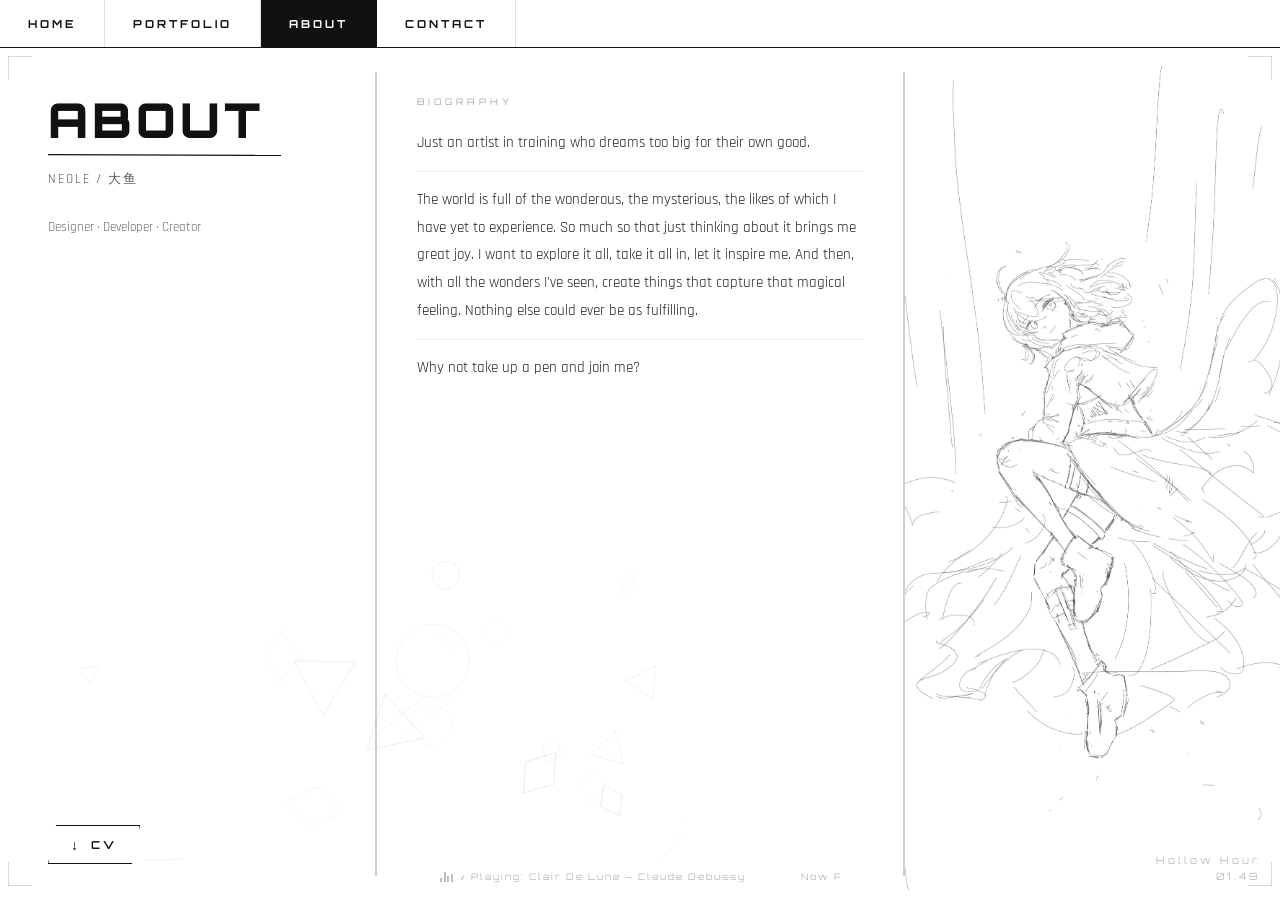
==== about.html @ fd61738a "added audio to about and changed formatting of image" ====
<!DOCTYPE html>
<html lang="en">
<head>
  <meta charset="UTF-8"/>
  <meta name="viewport" content="width=device-width, initial-scale=1.0"/>
  <title>About</title>
  <link rel="preconnect" href="https://fonts.googleapis.com">
  <link rel="preconnect" href="https://fonts.gstatic.com" crossorigin>
  <link href="https://fonts.googleapis.com/css2?family=Orbitron:wght@700;900&family=Rajdhani:wght@400;600&display=swap" rel="stylesheet">
  <style>
    *, *::before, *::after { box-sizing: border-box; margin: 0; padding: 0; }
    html, body { width: 100%; height: 100%; background: #fff; overflow: hidden; font-family: 'Rajdhani', sans-serif; }

    #about-root { width: 100vw; height: 100vh; background: #fff; position: relative; overflow: hidden; display: flex; flex-direction: column; }

    #slash { position: absolute; inset: 0; pointer-events: none; z-index: 5; }

    #header {
      position: relative; z-index: 20;
      display: flex; align-items: center; gap: 0; padding: 0;
      height: 48px; flex-shrink: 0;
    }
    .nav-item {
      font-family: 'Orbitron', sans-serif; font-size: 11px; font-weight: 700;
      letter-spacing: 3px; text-transform: uppercase; color: #111;
      text-decoration: none; padding: 0 28px; height: 100%;
      display: flex; align-items: center;
      border-right: 1px solid rgba(0,0,0,0.12);
      transition: background 0.15s, color 0.15s; cursor: pointer;
    }
    .nav-item:first-child { border-left: none; }
    .nav-item:hover { background: #111; color: #fff; }
    .nav-item.active { background: #111; color: #fff; }
    #header::after { content: ''; position: absolute; bottom: 0; left: 0; right: 0; height: 1.5px; background: #111; }

    #content {
      position: relative; flex: 1;
      display: grid; grid-template-columns: 1fr 2px 1.4fr 1.5px 1fr;
      overflow: hidden; z-index: 10;
    }

    #panel-left { padding: 48px 36px 36px 48px; display: flex; flex-direction: column; justify-content: flex-start; gap: 28px; position: relative; }

    .about-title { font-family: 'Orbitron', sans-serif; font-size: clamp(28px, 4vw, 48px); font-weight: 900; color: #111; letter-spacing: 4px; line-height: 1; position: relative; }
    .about-title::after { content: ''; display: block; margin-top: 10px; width: 80%; height: 2px; background: #111; clip-path: polygon(0 0, 100% 40%, 100% 100%, 0 60%); }
    .subtitle { font-size: 13px; letter-spacing: 2px; color: #555; text-transform: uppercase; }

    .cv-btn {
      display: inline-flex; align-items: center; gap: 10px;
      font-family: 'Orbitron', sans-serif; font-size: 11px; font-weight: 700;
      letter-spacing: 3px; text-transform: uppercase; color: #111; text-decoration: none;
      border: 1.5px solid #111; padding: 10px 22px;
      clip-path: polygon(8px 0%, 100% 0%, calc(100% - 8px) 100%, 0% 100%);
      transition: background 0.15s, color 0.15s; align-self: flex-start; margin-top: auto;
    }
    .cv-btn:hover { background: #111; color: #fff; }
    .cv-btn::before { content: '↓'; font-size: 14px; }

    .divider { background: #111; width: 1.5px; align-self: stretch; margin: 24px 0; opacity: 0.2; }

    #panel-center { padding: 48px 40px 36px; display: flex; flex-direction: column; justify-content: flex-start; gap: 18px; overflow-y: auto; }
    .bio-section-label { font-family: 'Orbitron', sans-serif; font-size: 9px; letter-spacing: 4px; text-transform: uppercase; color: #aaa; margin-bottom: 4px; }
    .bio-text { font-size: 15px; font-weight: 400; line-height: 1.85; color: #222; }
    .bio-text p { margin-bottom: 14px; padding-bottom: 14px; border-bottom: 1px solid rgba(0,0,0,0.07); }
    .bio-text p:last-child { border-bottom: none; }

    #panel-right { position: relative; overflow: hidden; }
    #character-img { position: absolute; inset: 0; width: 100%; height: 100%; object-fit: cover; opacity: 0.88; }
    #char-placeholder { position: absolute; inset: 0; display: flex; align-items: center; justify-content: center; font-family: 'Orbitron', sans-serif; font-size: 10px; letter-spacing: 3px; color: #ccc; text-align: center; padding: 20px; }

    /* ── Ocean shapes canvas ──────────────────────────────────────── */
    #ocean-canvas { position: absolute; bottom: 0; left: 0; right: 0; height: 38%; pointer-events: none; z-index: 4; }

    .corner { position: absolute; z-index: 25; pointer-events: none; }
    .corner.tl { top: 56px; left: 8px; }
    .corner.tr { top: 56px; right: 8px; }
    .corner.bl { bottom: 8px; left: 8px; }
    .corner.br { bottom: 8px; right: 8px; }

    #dateDisplay { position: absolute; bottom: 16px; right: 20px; z-index: 30; font-family: 'Orbitron', sans-serif; font-size: 10px; letter-spacing: 3px; color: rgba(0,0,0,0.25); text-align: right; pointer-events: none; line-height: 1.6; }

    @keyframes fadeUp { from { opacity: 0; transform: translateY(16px); } to { opacity: 1; transform: translateY(0); } }
    #panel-left   { animation: fadeUp .4s ease both .05s; }
    #panel-center { animation: fadeUp .4s ease both .12s; }
    #panel-right  { animation: fadeUp .4s ease both .2s; }
  </style>
</head>
<body>
<div id="about-root">

  <nav id="header">
    <a class="nav-item" href="./index.html">HOME</a>
    <a class="nav-item" href="./portfolio.html">PORTFOLIO</a>
    <a class="nav-item active" href="#">ABOUT</a>
    <a class="nav-item" href="./contact.html">CONTACT</a>
  </nav>

  <div id="content">

    <div id="panel-left">
      <div>
        <div class="about-title">ABOUT</div>
        <div class="subtitle" style="margin-top:14px;">Neole / 大鱼</div>
      </div>
      <p class="bio-text" style="font-size:13px;color:#666;line-height:1.7;">
        Designer · Developer · Creator
      </p>
      <a class="cv-btn" href="#" download>CV</a>
    </div>

    <div class="divider"></div>

    <div id="panel-center">
      <div class="bio-section-label">Biography</div>
      <div class="bio-text">
        <p>Just an artist in training who dreams too big for their own good.</p>
        <p>The world is full of the wonderous, the mysterious, the likes of which I have yet to experience. So much so that just thinking about it brings me great joy. I want to explore it all, take it all in, let it inspire me. And then, with all the wonders I've seen, create things that capture that magical feeling. Nothing else could ever be as fulfilling.</p>
        <p>Why not take up a pen and join me?</p>
      </div>
    </div>

    <div class="divider"></div>

    <div id="panel-right">
      <img id="character-img" src="./assets/images/Untitled-1.png" alt="character"
        onerror="this.style.display='none'; document.getElementById('char-placeholder').style.display='flex';"/>
      <div id="char-placeholder" style="display:none;">[ cool image ]<br>assets/images/Untitled-1.png</div>
    </div>

  </div>

  <!-- Ocean shapes canvas — inside #about-root so it's always in DOM -->
  <canvas id="ocean-canvas"></canvas>

  <svg id="slash" xmlns="http://www.w3.org/2000/svg">
    <line id="slash-line" stroke="#111" stroke-width="1.5" opacity="0.15"/>
  </svg>

  <div class="corner tl"><svg width="24" height="24" fill="none"><polyline points="0,24 0,0 24,0" stroke="rgba(0,0,0,0.2)" stroke-width="1.5"/></svg></div>
  <div class="corner tr"><svg width="24" height="24" fill="none"><polyline points="0,0 24,0 24,24" stroke="rgba(0,0,0,0.2)" stroke-width="1.5"/></svg></div>
  <div class="corner bl"><svg width="24" height="24" fill="none"><polyline points="0,24 24,24" stroke="rgba(0,0,0,0.2)" stroke-width="1.5"/><polyline points="0,0 0,24" stroke="rgba(0,0,0,0.2)" stroke-width="1.5"/></svg></div>
  <div class="corner br"><svg width="24" height="24" fill="none"><polyline points="0,24 24,24 24,0" stroke="rgba(0,0,0,0.2)" stroke-width="1.5"/></svg></div>

  <div id="dateDisplay"></div>

</div>
<script>
(function() {

  // ── Diamond transition ─────────────────────────────────────────────────────
  var COLORS = ['#111','#333','#555','#222','#000'];
  function spawnDiamonds(originX, originY, cb) {
    var COUNT = 28;
    var container = document.createElement('div');
    container.style.cssText = 'position:fixed;inset:0;pointer-events:none;z-index:9999;overflow:hidden;';
    document.body.appendChild(container);
    var done = 0;
    for (var i = 0; i < COUNT; i++) {
      (function() {
        var d = document.createElement('div');
        var size  = 18 + Math.random()*52, angle = Math.random()*360;
        var dist  = 80 + Math.random()*Math.max(window.innerWidth,window.innerHeight)*0.9;
        var tx    = Math.cos(angle*Math.PI/180)*dist, ty = Math.sin(angle*Math.PI/180)*dist;
        var rot   = Math.random()*360, delay = Math.random()*120, dur = 320+Math.random()*200;
        var col   = COLORS[Math.floor(Math.random()*COLORS.length)];
        d.style.cssText = [
          'position:absolute','left:'+(originX-size/2)+'px','top:'+(originY-size/2)+'px',
          'width:'+size+'px','height:'+size+'px','background:'+col,
          'clip-path:polygon(50% 0%,100% 50%,50% 100%,0% 50%)','opacity:1',
          'transform:translate(0,0) rotate('+rot+'deg) scale(1)',
          'transition:transform '+dur+'ms cubic-bezier(.2,.8,.4,1) '+delay+'ms,'+
            'opacity '+(dur*0.6)+'ms ease '+(delay+dur*0.4)+'ms'
        ].join(';');
        container.appendChild(d);
        requestAnimationFrame(function(){ requestAnimationFrame(function(){
          d.style.transform='translate('+tx+'px,'+ty+'px) rotate('+(rot+180)+'deg) scale(0.1)';
          d.style.opacity='0';
        });});
        (function(total){ setTimeout(function(){ done++; if(done===COUNT){container.remove();if(cb)cb();} }, total); })(dur+delay+50);
      })();
    }
  }

  document.querySelectorAll('.nav-item').forEach(function(link) {
    link.addEventListener('click', function(e) {
      var href = this.getAttribute('href');
      if (!href || href === '#') return;
      e.preventDefault();
      var rect = this.getBoundingClientRect();
      spawnDiamonds(rect.left+rect.width/2, rect.top+rect.height/2, function() { window.location.href = href; });
    });
  });

  // ── Diagonal slash ─────────────────────────────────────────────────────────
  function positionSlash() {
    var W = window.innerWidth, H = window.innerHeight;
    var line = document.getElementById('slash-line');
    line.setAttribute('x1', W*0.33); line.setAttribute('y1', 48);
    line.setAttribute('x2', W*0.40); line.setAttribute('y2', H);
  }
  positionSlash();
  window.addEventListener('resize', positionSlash);

  // ── Clock ──────────────────────────────────────────────────────────────────
  var HOUR_NAMES = [
    'Dark Hour','Hollow Hour','Grave Hour','Witching Hour','Bone Hour','False Hour',
    'Pale Hour','Uneasy Hour','Waking Hour','Glass Hour','Ascendant Hour','Bright Hour',
    'Zenith Hour','Verdict Hour','Haze Hour','Gold Hour','Shadow Hour','Fraying Hour',
    'Threshold Hour','Ember Hour','Blue Hour','Velvet Hour','Dissolving Hour','Sleep Hour'
  ];
  function updateClock() {
    var el = document.getElementById('dateDisplay'), now = new Date();
    var hh = String(now.getHours()).padStart(2,'0'), mm = String(now.getMinutes()).padStart(2,'0');
    el.innerHTML = HOUR_NAMES[now.getHours()]+'<br>'+hh+':'+mm;
  }
  updateClock(); setInterval(updateClock, 30000);

  // ── Ocean shapes ───────────────────────────────────────────────────────────
  var canvas = document.getElementById('ocean-canvas');
  var ctx    = canvas.getContext('2d');
  var W, H;
  function resizeOcean() {
    W = canvas.width  = canvas.offsetWidth;
    H = canvas.height = canvas.offsetHeight;
  }
  resizeOcean();
  window.addEventListener('resize', resizeOcean);

  var TYPES = ['triangle','circle','line','diamond'];
  var SHAPES = [];
  function randomShape(xOverride) {
    var type = TYPES[Math.floor(Math.random()*TYPES.length)];
    return {
      type: type, size: 12+Math.random()*70,
      x: xOverride !== undefined ? xOverride : Math.random()*W,
      y: H*(0.05+Math.random()*0.88),
      speed: 0.12+Math.random()*0.35,
      alpha: 0.04+Math.random()*0.1,
      rot: Math.random()*Math.PI*2,
      rotSpd: (Math.random()-0.5)*0.004,
    };
  }
  for (var i = 0; i < 22; i++) SHAPES.push(randomShape());

  function drawShape(s) {
    ctx.save(); ctx.translate(s.x, s.y); ctx.rotate(s.rot);
    ctx.globalAlpha = s.alpha; ctx.strokeStyle = 'rgba(80,80,90,1)'; ctx.lineWidth = 0.8;
    ctx.beginPath();
    if (s.type === 'triangle') { ctx.moveTo(0,-s.size*0.57); ctx.lineTo(s.size*0.5,s.size*0.29); ctx.lineTo(-s.size*0.5,s.size*0.29); ctx.closePath(); }
    else if (s.type === 'circle') { ctx.arc(0,0,s.size*0.5,0,Math.PI*2); }
    else if (s.type === 'line') { ctx.moveTo(-s.size*0.6,0); ctx.lineTo(s.size*0.6,0); }
    else if (s.type === 'diamond') { ctx.moveTo(0,-s.size*0.5); ctx.lineTo(s.size*0.35,0); ctx.lineTo(0,s.size*0.5); ctx.lineTo(-s.size*0.35,0); ctx.closePath(); }
    ctx.stroke(); ctx.restore();
  }

  function oceanTick() {
    ctx.clearRect(0,0,W,H);
    SHAPES.forEach(function(s, i) {
      drawShape(s);
      s.x += s.speed; s.rot += s.rotSpd;
      if (s.x > W + s.size*2) {
        SHAPES[i] = randomShape(-s.size*2);
        SHAPES[i].y = H*(0.05+Math.random()*0.88);
      }
    });
    requestAnimationFrame(oceanTick);
  }
  oceanTick();

})();
</script>

<script type="module">
import { initAudio } from './src/audio.js';
initAudio('light');
</script>
</body>
</html>
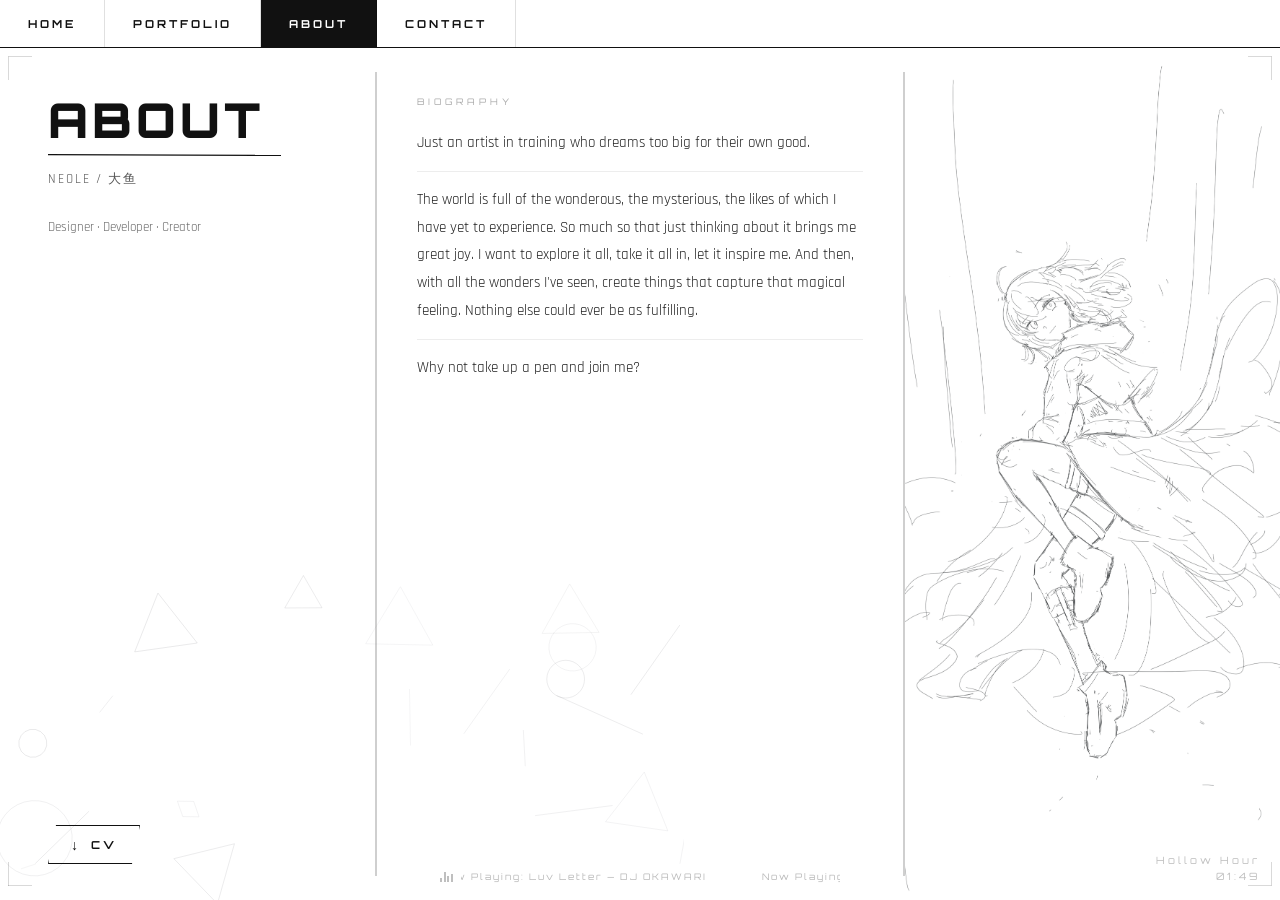
==== commit 1dada0e9: "added CV YAY!!!!" ====
--- a/about.html
+++ b/about.html
@@ -79,6 +79,48 @@
 
     #dateDisplay { position: absolute; bottom: 16px; right: 20px; z-index: 30; font-family: 'Orbitron', sans-serif; font-size: 10px; letter-spacing: 3px; color: rgba(0,0,0,0.25); text-align: right; pointer-events: none; line-height: 1.6; }
 
+
+    /* ── CV button + popup ────────────────────────────────────────── */
+    .cv-btn {
+      display: inline-flex; align-items: center; gap: 10px;
+      font-family: 'Orbitron', sans-serif; font-size: 11px; font-weight: 700;
+      letter-spacing: 3px; text-transform: uppercase; color: #111;
+      border: 1.5px solid #111; padding: 10px 22px;
+      clip-path: polygon(8px 0%, 100% 0%, calc(100% - 8px) 100%, 0% 100%);
+      transition: background 0.15s, color 0.15s;
+      align-self: flex-start; margin-top: auto;
+      cursor: pointer; background: transparent; position: relative;
+    }
+    .cv-btn:hover { background: #111; color: #fff; }
+    .cv-btn::before { content: '↓'; font-size: 14px; }
+
+    #cv-popup {
+      position: absolute;
+      bottom: calc(100% + 12px); left: 0;
+      background: #fff;
+      border: 1.5px solid #111;
+      padding: 14px 18px;
+      min-width: 200px;
+      font-family: 'Rajdhani', sans-serif;
+      font-size: 13px; letter-spacing: 1px; color: #333;
+      line-height: 1.5;
+      /* tapered bottom-left corner via clip-path */
+      clip-path: polygon(14px 0%, 100% 0%, 100% 100%, 0% 100%, 0% 14px);
+      opacity: 0; pointer-events: none;
+      transform: translateY(6px);
+      transition: opacity 0.2s, transform 0.2s;
+      white-space: nowrap;
+      z-index: 50;
+    }
+    #cv-popup.visible {
+      opacity: 1; pointer-events: auto; transform: translateY(0);
+    }
+    #cv-popup .cv-popup-label {
+      font-family: 'Orbitron', sans-serif;
+      font-size: 8px; letter-spacing: 3px; color: #aaa;
+      display: block; margin-bottom: 6px; text-transform: uppercase;
+    }
+
     @keyframes fadeUp { from { opacity: 0; transform: translateY(16px); } to { opacity: 1; transform: translateY(0); } }
     #panel-left   { animation: fadeUp .4s ease both .05s; }
     #panel-center { animation: fadeUp .4s ease both .12s; }
@@ -105,7 +147,13 @@
       <p class="bio-text" style="font-size:13px;color:#666;line-height:1.7;">
         Designer · Developer · Creator
       </p>
-      <a class="cv-btn" href="#" download>CV</a>
+      <div style="position:relative;align-self:flex-start;margin-top:auto;">
+        <button class="cv-btn" id="cv-btn-trigger" onclick="toggleCV(event)">CV</button>
+        <div id="cv-popup">
+          <span class="cv-popup-label">Curriculum Vitae</span>
+          (none lol im a minor)
+        </div>
+      </div>
     </div>
 
     <div class="divider"></div>
@@ -267,9 +315,22 @@
   }
   oceanTick();
 
+
+
 })();
 </script>
 
+<script>
+function toggleCV(e) {
+  e.stopPropagation();
+  var popup = document.getElementById('cv-popup');
+  popup.classList.toggle('visible');
+}
+document.addEventListener('click', function() {
+  var popup = document.getElementById('cv-popup');
+  if (popup) popup.classList.remove('visible');
+});
+</script>
 <script type="module">
 import { initAudio } from './src/audio.js';
 initAudio('light');
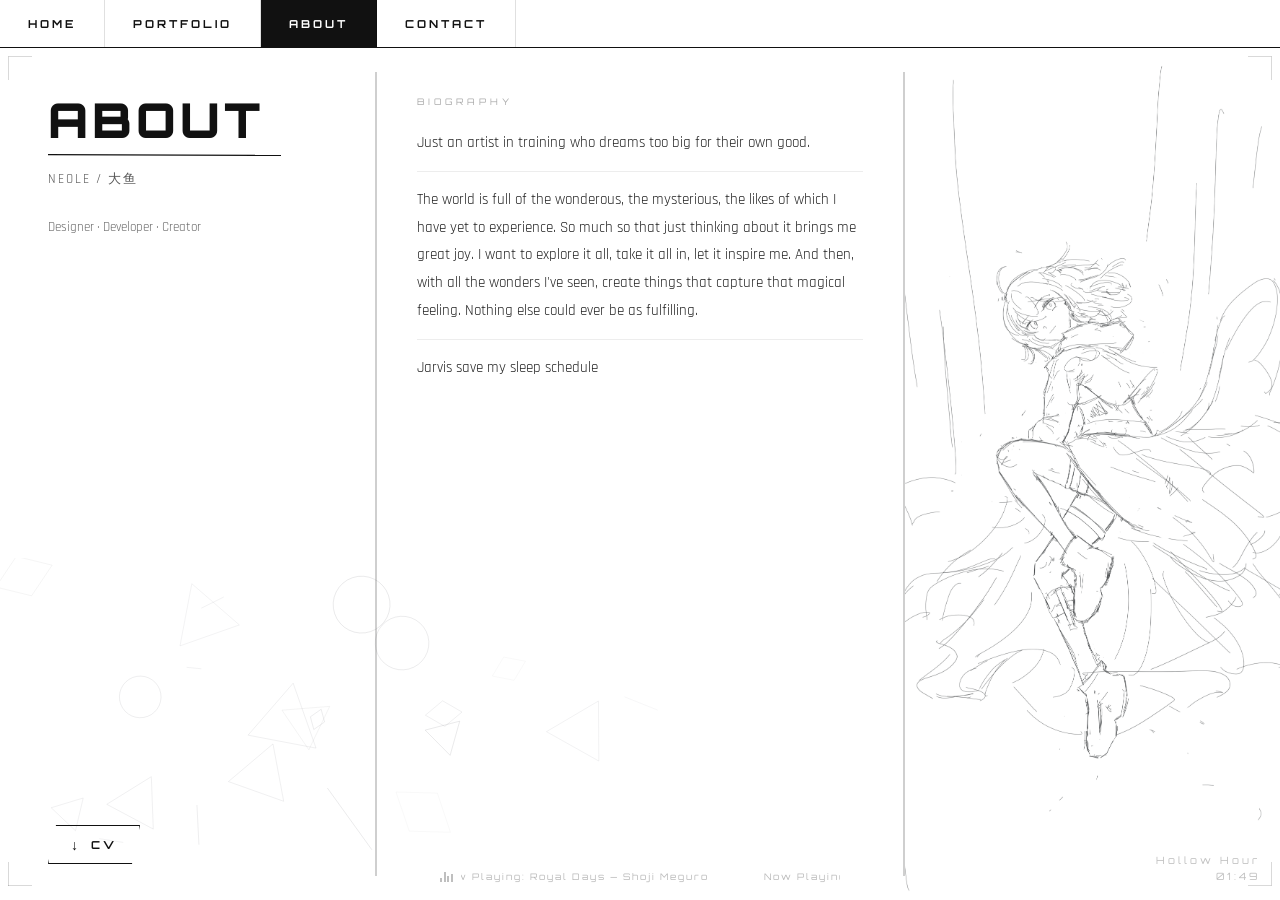
==== commit 88e30a3d: "added more images, maybe fixed the image sizing problem on web" ====
--- a/about.html
+++ b/about.html
@@ -163,7 +163,7 @@
       <div class="bio-text">
         <p>Just an artist in training who dreams too big for their own good.</p>
         <p>The world is full of the wonderous, the mysterious, the likes of which I have yet to experience. So much so that just thinking about it brings me great joy. I want to explore it all, take it all in, let it inspire me. And then, with all the wonders I've seen, create things that capture that magical feeling. Nothing else could ever be as fulfilling.</p>
-        <p>Why not take up a pen and join me?</p>
+        <p>Jarvis save my sleep schedule</p>
       </div>
     </div>
 
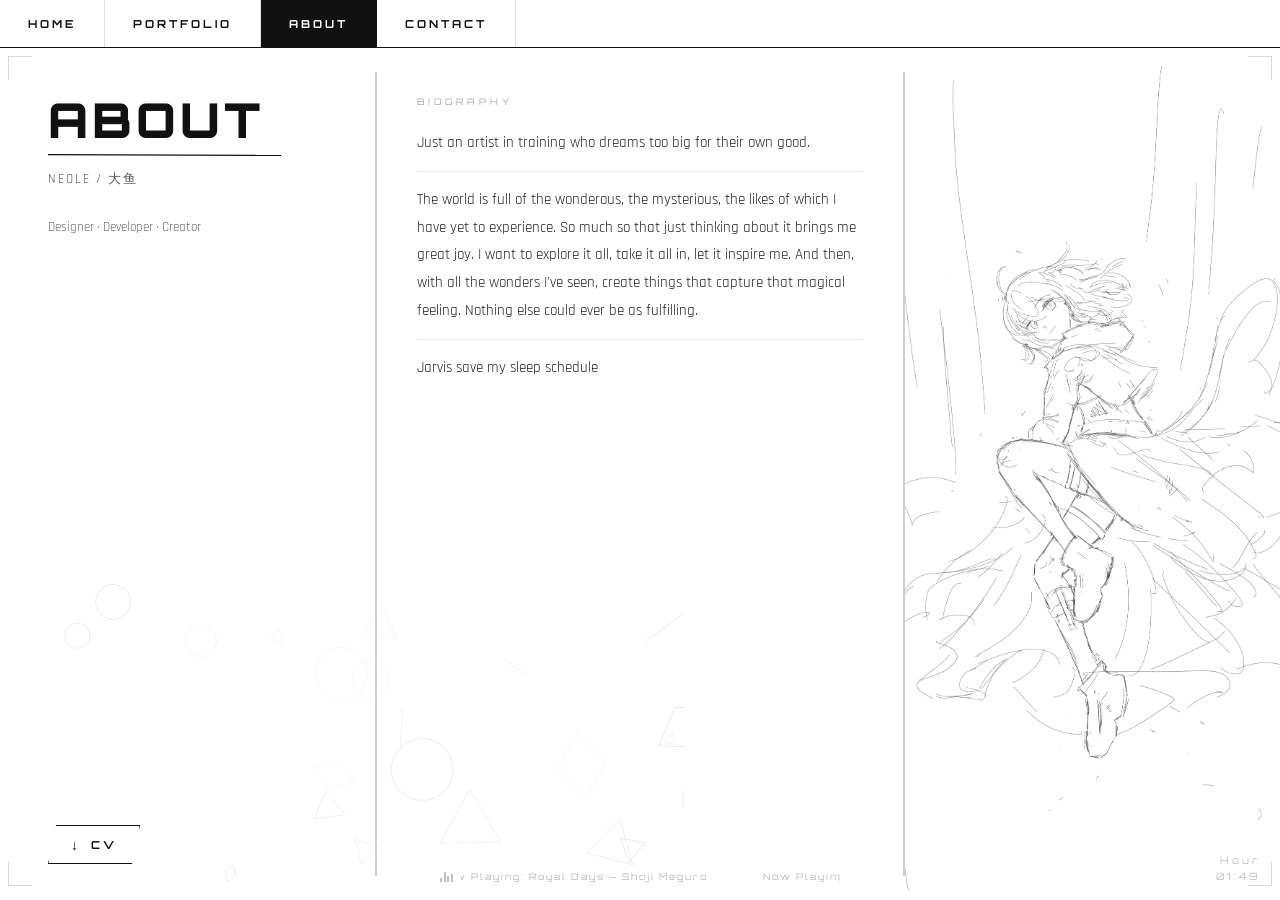
==== commit 4c4d567f: "fixed stuff, including the portfolio page and the about page. Added a new image to the portfolio pag" ====
--- a/about.html
+++ b/about.html
@@ -251,10 +251,12 @@
 
   // ── Clock ──────────────────────────────────────────────────────────────────
   var HOUR_NAMES = [
-    'Dark Hour','Hollow Hour','Grave Hour','Witching Hour','Bone Hour','False Hour',
-    'Pale Hour','Uneasy Hour','Waking Hour','Glass Hour','Ascendant Hour','Bright Hour',
-    'Zenith Hour','Verdict Hour','Haze Hour','Gold Hour','Shadow Hour','Fraying Hour',
-    'Threshold Hour','Ember Hour','Blue Hour','Velvet Hour','Dissolving Hour','Sleep Hour'
+  'Hour',      'Hour',    'Hour',     'Hour',
+  'Hour',      'Hour',     'Hour',      'Hour',
+  'Hour',    'Hour',     'Hour', 'Hour',
+  'Hour',    'Hour',   'Hour',      'Hour',
+  'Hour',    'Hour',   'Hour',      'Hour',
+  'Hour',      'Hour',    'Hour','Hour',
   ];
   function updateClock() {
     var el = document.getElementById('dateDisplay'), now = new Date();
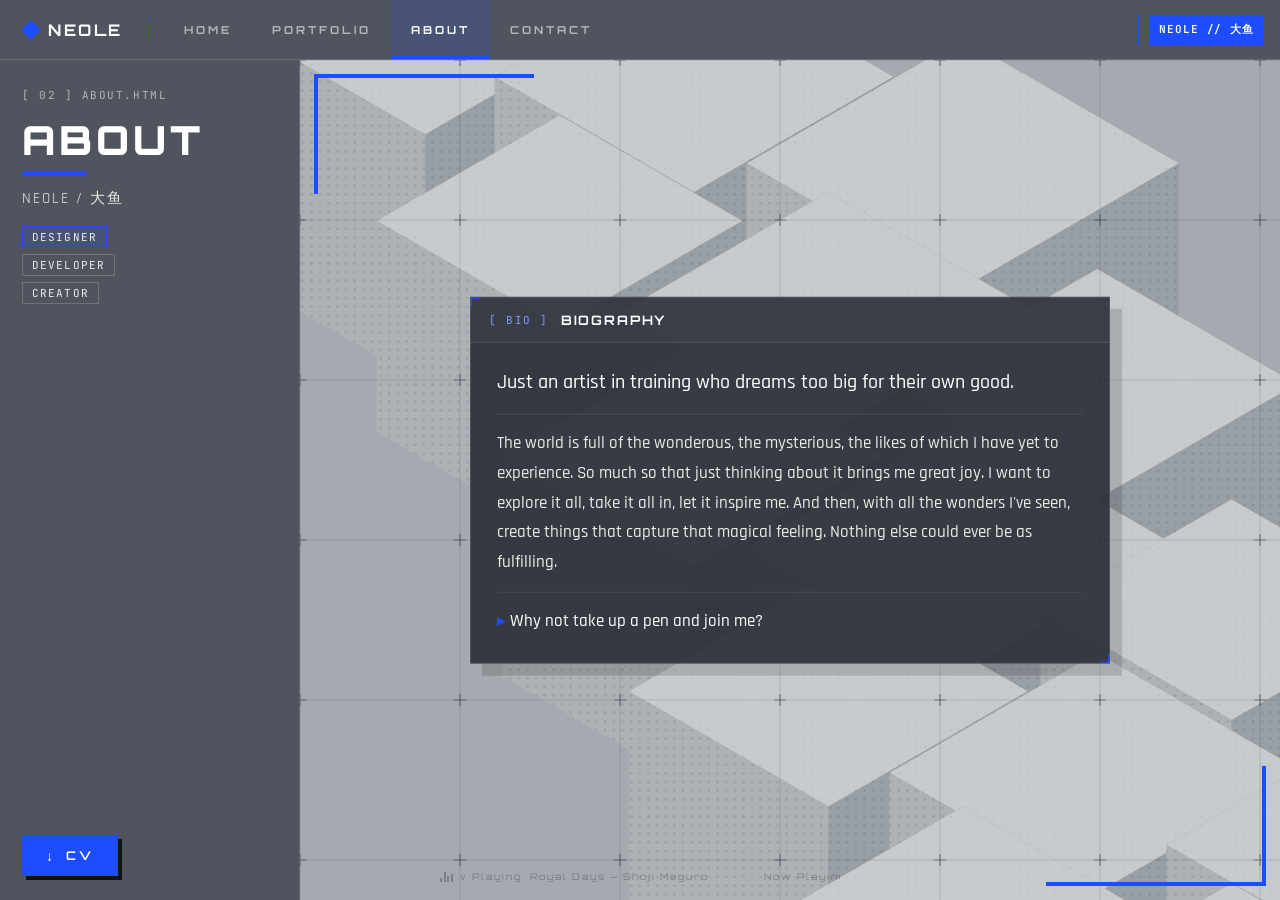
==== commit c957f072: "redesign" ====
--- a/about.html
+++ b/about.html
@@ -6,197 +6,209 @@
   <title>About</title>
   <link rel="preconnect" href="https://fonts.googleapis.com">
   <link rel="preconnect" href="https://fonts.gstatic.com" crossorigin>
-  <link href="https://fonts.googleapis.com/css2?family=Orbitron:wght@700;900&family=Rajdhani:wght@400;600&display=swap" rel="stylesheet">
+  <link href="https://fonts.googleapis.com/css2?family=Orbitron:wght@700;900&family=Rajdhani:wght@400;500;600;700&family=JetBrains+Mono:wght@400;600&display=swap" rel="stylesheet">
   <style>
     *, *::before, *::after { box-sizing: border-box; margin: 0; padding: 0; }
-    html, body { width: 100%; height: 100%; background: #fff; overflow: hidden; font-family: 'Rajdhani', sans-serif; }
-
-    #about-root { width: 100vw; height: 100vh; background: #fff; position: relative; overflow: hidden; display: flex; flex-direction: column; }
-
-    #slash { position: absolute; inset: 0; pointer-events: none; z-index: 5; }
+    html, body { width: 100%; height: 100%; overflow: hidden; font-family: 'Rajdhani', sans-serif; }
+
+    :root {
+      --accent: #1c4dff;
+      --accent-soft: rgba(28, 77, 255, 0.16);
+      --chrome: #4f545e;
+      --work: #a5aab0;
+      --pane: rgba(46, 50, 59, 0.94);
+      --line: rgba(255, 255, 255, 0.13);
+      --text: #ebebe6;
+      --muted: #b2b5bb;
+      --mx: 0; --my: 0;
+    }
+
+    #about-root { width: 100vw; height: 100vh; display: flex; flex-direction: column; background: var(--work); color: var(--text); }
 
     #header {
-      position: relative; z-index: 20;
-      display: flex; align-items: center; gap: 0; padding: 0;
-      height: 48px; flex-shrink: 0;
-    }
+      position: relative; z-index: 20; flex-shrink: 0;
+      display: flex; align-items: center; gap: 14px; height: 60px; padding: 0 16px 0 12px;
+      background: var(--chrome); border-bottom: 1px solid var(--line);
+    }
+    .brand {
+      display: flex; align-items: center; gap: 10px; padding: 0 12px; height: 44px;
+      font-family: 'Orbitron', sans-serif; font-size: 16px; font-weight: 700; letter-spacing: 0.16em; color: #fff;
+    }
+    .brand i { width: 14px; height: 14px; background: var(--accent); transform: rotate(45deg); display: block; }
+    .divider-v { width: 1px; height: 22px; background: rgba(28, 77, 255, 0.6); }
+    nav.tabs { display: flex; align-items: stretch; height: 100%; }
     .nav-item {
-      font-family: 'Orbitron', sans-serif; font-size: 11px; font-weight: 700;
-      letter-spacing: 3px; text-transform: uppercase; color: #111;
-      text-decoration: none; padding: 0 28px; height: 100%;
-      display: flex; align-items: center;
-      border-right: 1px solid rgba(0,0,0,0.12);
-      transition: background 0.15s, color 0.15s; cursor: pointer;
-    }
-    .nav-item:first-child { border-left: none; }
-    .nav-item:hover { background: #111; color: #fff; }
-    .nav-item.active { background: #111; color: #fff; }
-    #header::after { content: ''; position: absolute; bottom: 0; left: 0; right: 0; height: 1.5px; background: #111; }
-
-    #content {
-      position: relative; flex: 1;
-      display: grid; grid-template-columns: 1fr 2px 1.4fr 1.5px 1fr;
-      overflow: hidden; z-index: 10;
-    }
-
-    #panel-left { padding: 48px 36px 36px 48px; display: flex; flex-direction: column; justify-content: flex-start; gap: 28px; position: relative; }
-
-    .about-title { font-family: 'Orbitron', sans-serif; font-size: clamp(28px, 4vw, 48px); font-weight: 900; color: #111; letter-spacing: 4px; line-height: 1; position: relative; }
-    .about-title::after { content: ''; display: block; margin-top: 10px; width: 80%; height: 2px; background: #111; clip-path: polygon(0 0, 100% 40%, 100% 100%, 0 60%); }
-    .subtitle { font-size: 13px; letter-spacing: 2px; color: #555; text-transform: uppercase; }
-
+      display: flex; align-items: center; padding: 0 20px;
+      font-family: 'Orbitron', sans-serif; font-size: 11px; font-weight: 700; letter-spacing: 3px;
+      color: var(--muted); text-decoration: none; transition: background 0.15s, color 0.15s;
+    }
+    .nav-item:hover { background: rgba(255, 255, 255, 0.08); color: #fff; }
+    .nav-item.active { color: #fff; box-shadow: inset 0 -3px 0 var(--accent); background: rgba(28, 77, 255, 0.14); }
+    .spacer { flex: 1; }
+    .readout { display: flex; align-items: stretch; border-left: 2px solid var(--accent); padding-left: 10px; height: 30px; }
+    .readout span {
+      display: flex; align-items: center; padding: 0 10px; background: var(--accent); color: #fff;
+      font-family: 'JetBrains Mono', monospace; font-size: 11px; font-weight: 600; letter-spacing: 0.08em;
+    }
+
+    #body { flex: 1; min-height: 0; display: flex; }
+
+    #sidebar {
+      width: 300px; flex-shrink: 0; position: relative; z-index: 10;
+      background: var(--chrome); border-right: 1px solid var(--line);
+      padding: 28px 22px 24px; display: flex; flex-direction: column; gap: 18px;
+    }
+    .side-label { font-family: 'JetBrains Mono', monospace; font-size: 11px; letter-spacing: 0.14em; color: var(--muted); }
+    .about-title { font-family: 'Orbitron', sans-serif; font-size: 40px; font-weight: 900; color: #fff; letter-spacing: 4px; line-height: 1; }
+    .about-title::after { content: ''; display: block; margin-top: 12px; width: 64px; height: 3px; background: var(--accent); }
+    .subtitle { font-size: 15px; letter-spacing: 2px; color: var(--text); text-transform: uppercase; }
+    .roles { display: flex; flex-direction: column; gap: 6px; }
+    .roles span {
+      align-self: flex-start; padding: 3px 9px; border: 1px solid rgba(255, 255, 255, 0.18);
+      font-family: 'JetBrains Mono', monospace; font-size: 11px; letter-spacing: 0.1em; color: var(--text); text-transform: uppercase;
+    }
+    .roles span:first-child { border-color: var(--accent); background: var(--accent-soft); }
+
+    .cv-wrap { position: relative; margin-top: auto; align-self: flex-start; }
     .cv-btn {
-      display: inline-flex; align-items: center; gap: 10px;
-      font-family: 'Orbitron', sans-serif; font-size: 11px; font-weight: 700;
-      letter-spacing: 3px; text-transform: uppercase; color: #111; text-decoration: none;
-      border: 1.5px solid #111; padding: 10px 22px;
-      clip-path: polygon(8px 0%, 100% 0%, calc(100% - 8px) 100%, 0% 100%);
-      transition: background 0.15s, color 0.15s; align-self: flex-start; margin-top: auto;
-    }
-    .cv-btn:hover { background: #111; color: #fff; }
+      display: inline-flex; align-items: center; gap: 10px; cursor: pointer;
+      font-family: 'Orbitron', sans-serif; font-size: 12px; font-weight: 700; letter-spacing: 3px;
+      color: #fff; background: var(--accent); border: none; padding: 12px 24px;
+      box-shadow: 4px 4px 0 #111; transition: transform 0.1s, box-shadow 0.1s;
+    }
     .cv-btn::before { content: '↓'; font-size: 14px; }
-
-    .divider { background: #111; width: 1.5px; align-self: stretch; margin: 24px 0; opacity: 0.2; }
-
-    #panel-center { padding: 48px 40px 36px; display: flex; flex-direction: column; justify-content: flex-start; gap: 18px; overflow-y: auto; }
-    .bio-section-label { font-family: 'Orbitron', sans-serif; font-size: 9px; letter-spacing: 4px; text-transform: uppercase; color: #aaa; margin-bottom: 4px; }
-    .bio-text { font-size: 15px; font-weight: 400; line-height: 1.85; color: #222; }
-    .bio-text p { margin-bottom: 14px; padding-bottom: 14px; border-bottom: 1px solid rgba(0,0,0,0.07); }
-    .bio-text p:last-child { border-bottom: none; }
-
-    #panel-right { position: relative; overflow: hidden; }
-    #character-img { position: absolute; inset: 0; width: 100%; height: 100%; object-fit: cover; opacity: 0.88; }
-    #char-placeholder { position: absolute; inset: 0; display: flex; align-items: center; justify-content: center; font-family: 'Orbitron', sans-serif; font-size: 10px; letter-spacing: 3px; color: #ccc; text-align: center; padding: 20px; }
-
-    /* ── Ocean shapes canvas ──────────────────────────────────────── */
-    #ocean-canvas { position: absolute; bottom: 0; left: 0; right: 0; height: 38%; pointer-events: none; z-index: 4; }
-
-    .corner { position: absolute; z-index: 25; pointer-events: none; }
-    .corner.tl { top: 56px; left: 8px; }
-    .corner.tr { top: 56px; right: 8px; }
-    .corner.bl { bottom: 8px; left: 8px; }
-    .corner.br { bottom: 8px; right: 8px; }
-
-    #dateDisplay { position: absolute; bottom: 16px; right: 20px; z-index: 30; font-family: 'Orbitron', sans-serif; font-size: 10px; letter-spacing: 3px; color: rgba(0,0,0,0.25); text-align: right; pointer-events: none; line-height: 1.6; }
-
-
-    /* ── CV button + popup ────────────────────────────────────────── */
-    .cv-btn {
-      display: inline-flex; align-items: center; gap: 10px;
-      font-family: 'Orbitron', sans-serif; font-size: 11px; font-weight: 700;
-      letter-spacing: 3px; text-transform: uppercase; color: #111;
-      border: 1.5px solid #111; padding: 10px 22px;
-      clip-path: polygon(8px 0%, 100% 0%, calc(100% - 8px) 100%, 0% 100%);
-      transition: background 0.15s, color 0.15s;
-      align-self: flex-start; margin-top: auto;
-      cursor: pointer; background: transparent; position: relative;
-    }
-    .cv-btn:hover { background: #111; color: #fff; }
-    .cv-btn::before { content: '↓'; font-size: 14px; }
-
+    .cv-btn:active { transform: translate(2px, 2px); box-shadow: 2px 2px 0 #111; }
     #cv-popup {
-      position: absolute;
-      bottom: calc(100% + 12px); left: 0;
-      background: #fff;
-      border: 1.5px solid #111;
-      padding: 14px 18px;
-      min-width: 200px;
-      font-family: 'Rajdhani', sans-serif;
-      font-size: 13px; letter-spacing: 1px; color: #333;
-      line-height: 1.5;
-      /* tapered bottom-left corner via clip-path */
-      clip-path: polygon(14px 0%, 100% 0%, 100% 100%, 0% 100%, 0% 14px);
-      opacity: 0; pointer-events: none;
-      transform: translateY(6px);
-      transition: opacity 0.2s, transform 0.2s;
-      white-space: nowrap;
-      z-index: 50;
-    }
-    #cv-popup.visible {
-      opacity: 1; pointer-events: auto; transform: translateY(0);
-    }
+      position: absolute; bottom: calc(100% + 12px); left: 0; min-width: 220px; z-index: 50;
+      background: #2e323b; border: 1px solid var(--line); border-top: 2px solid var(--accent);
+      padding: 14px 18px; font-size: 14px; letter-spacing: 1px; color: var(--text); white-space: nowrap;
+      opacity: 0; pointer-events: none; transform: translateY(6px); transition: opacity 0.2s, transform 0.2s;
+    }
+    #cv-popup.visible { opacity: 1; pointer-events: auto; transform: translateY(0); }
     #cv-popup .cv-popup-label {
-      font-family: 'Orbitron', sans-serif;
-      font-size: 8px; letter-spacing: 3px; color: #aaa;
-      display: block; margin-bottom: 6px; text-transform: uppercase;
-    }
-
-    @keyframes fadeUp { from { opacity: 0; transform: translateY(16px); } to { opacity: 1; transform: translateY(0); } }
-    #panel-left   { animation: fadeUp .4s ease both .05s; }
-    #panel-center { animation: fadeUp .4s ease both .12s; }
-    #panel-right  { animation: fadeUp .4s ease both .2s; }
+      display: block; margin-bottom: 6px; font-family: 'JetBrains Mono', monospace; font-size: 10px;
+      letter-spacing: 0.14em; color: var(--muted); text-transform: uppercase;
+    }
+
+    #work { position: relative; flex: 1; min-width: 0; overflow: hidden; }
+    .layer {
+      position: absolute; inset: -60px; width: calc(100% + 120px); height: calc(100% + 120px);
+      transform: translate3d(calc(var(--mx) * var(--d) * 1px), calc(var(--my) * var(--d) * 1px), 0);
+      will-change: transform; pointer-events: none;
+    }
+    #cubes { opacity: 0.55; }
+    .face-top   { fill: #e4e6e7; stroke: rgba(0,0,0,0.08); }
+    .face-left  { fill: #b4b9be; }
+    .face-right { fill: #8f969d; }
+    .blk { animation: float var(--t) ease-in-out var(--dl) infinite alternate; }
+    @keyframes float { from { transform: translate(0, -3px); } to { transform: translate(var(--dx), 4px); } }
+    #grid {
+      position: absolute; inset: 0; pointer-events: none;
+      background: url("data:image/svg+xml,%3Csvg xmlns='http://www.w3.org/2000/svg' width='160' height='160'%3E%3Cpath d='M80 0V160M0 80H160' stroke='%23000000' stroke-opacity='0.11' stroke-width='1'/%3E%3Cpath d='M74 80H86M80 74V86' stroke='%2324303a' stroke-opacity='0.55' stroke-width='1.2'/%3E%3C/svg%3E") -80px -80px / 160px 160px;
+    }
+    .bracket { position: absolute; z-index: 2; width: 220px; height: 120px; pointer-events: none; }
+    .bracket.tl { top: 14px; left: 14px; border-top: 4px solid var(--accent); border-left: 4px solid var(--accent); }
+    .bracket.br { bottom: 14px; right: 14px; border-bottom: 4px solid var(--accent); border-right: 4px solid var(--accent); }
+
+    .pane {
+      position: absolute; z-index: 5; top: 50%; left: 50%; transform: translate(-50%, -50%);
+      width: min(640px, calc(100% - 64px)); max-height: calc(100% - 64px); overflow: auto;
+      background: var(--pane); border: 1px solid var(--line);
+      box-shadow: 12px 12px 0 rgba(0, 0, 0, 0.14);
+    }
+    .pane::before, .pane::after { content: ''; position: absolute; width: 10px; height: 10px; border: 0 solid var(--accent); }
+    .pane::before { top: -1px; left: -1px; border-top-width: 2px; border-left-width: 2px; }
+    .pane::after { bottom: -1px; right: -1px; border-bottom-width: 2px; border-right-width: 2px; }
+    .pane-head {
+      display: flex; align-items: center; gap: 12px; padding: 14px 18px;
+      border-bottom: 1px solid var(--line); background: rgba(255, 255, 255, 0.02);
+    }
+    .tag { font-family: 'JetBrains Mono', monospace; font-size: 11px; letter-spacing: 0.14em; color: #7f9bff; }
+    .pane-title { font-family: 'Orbitron', sans-serif; font-size: 13px; font-weight: 700; letter-spacing: 0.14em; color: #fff; }
+    .bio-text { padding: 22px 26px 26px; font-size: 17px; font-weight: 500; line-height: 1.75; color: var(--text); }
+    .bio-text p { margin-bottom: 14px; padding-bottom: 14px; border-bottom: 1px solid rgba(255, 255, 255, 0.08); }
+    .bio-text p:first-child { font-size: 20px; color: #fff; }
+    .bio-text p:last-child { margin: 0; padding: 0; border: none; color: #fff; }
+    .bio-text p:last-child::before { content: '▸ '; color: var(--accent); }
+
+    @keyframes fadeUp { from { opacity: 0; transform: translate(-50%, calc(-50% + 16px)); } to { opacity: 1; transform: translate(-50%, -50%); } }
+    .pane { animation: fadeUp 0.4s ease both 0.1s; }
+
+    @media (max-width: 760px) {
+      #body { flex-direction: column; }
+      #sidebar { width: 100%; padding: 20px; }
+      .about-title { font-size: 30px; }
+      .cv-wrap { margin-top: 4px; }
+      .readout { display: none; }
+      .nav-item { padding: 0 10px; letter-spacing: 1px; }
+      .brand span { display: none; }
+    }
+    @media (prefers-reduced-motion: reduce) {
+      .layer { transform: none; }
+      .blk, .pane { animation: none; }
+    }
   </style>
 </head>
 <body>
 <div id="about-root">
 
-  <nav id="header">
-    <a class="nav-item" href="./index.html">HOME</a>
-    <a class="nav-item" href="./portfolio.html">PORTFOLIO</a>
-    <a class="nav-item active" href="#">ABOUT</a>
-    <a class="nav-item" href="./contact.html">CONTACT</a>
-  </nav>
-
-  <div id="content">
-
-    <div id="panel-left">
+  <header id="header">
+    <div class="brand"><i aria-hidden="true"></i><span>NEOLE</span></div>
+    <span class="divider-v" aria-hidden="true"></span>
+    <nav class="tabs">
+      <a class="nav-item" href="./index.html">HOME</a>
+      <a class="nav-item" href="./portfolio.html">PORTFOLIO</a>
+      <a class="nav-item active" href="#">ABOUT</a>
+      <a class="nav-item" href="./contact.html">CONTACT</a>
+    </nav>
+    <div class="spacer"></div>
+    <div class="readout"><span>NEOLE // 大鱼</span></div>
+  </header>
+
+  <div id="body">
+    <aside id="sidebar">
+      <div class="side-label">[ 02 ] ABOUT.HTML</div>
       <div>
         <div class="about-title">ABOUT</div>
         <div class="subtitle" style="margin-top:14px;">Neole / 大鱼</div>
       </div>
-      <p class="bio-text" style="font-size:13px;color:#666;line-height:1.7;">
-        Designer · Developer · Creator
-      </p>
-      <div style="position:relative;align-self:flex-start;margin-top:auto;">
+      <div class="roles"><span>Designer</span><span>Developer</span><span>Creator</span></div>
+      <div class="cv-wrap">
         <button class="cv-btn" id="cv-btn-trigger" onclick="toggleCV(event)">CV</button>
         <div id="cv-popup">
           <span class="cv-popup-label">Curriculum Vitae</span>
           (none lol im a minor)
         </div>
       </div>
-    </div>
-
-    <div class="divider"></div>
-
-    <div id="panel-center">
-      <div class="bio-section-label">Biography</div>
-      <div class="bio-text">
-        <p>Just an artist in training who dreams too big for their own good.</p>
-        <p>The world is full of the wonderous, the mysterious, the likes of which I have yet to experience. So much so that just thinking about it brings me great joy. I want to explore it all, take it all in, let it inspire me. And then, with all the wonders I've seen, create things that capture that magical feeling. Nothing else could ever be as fulfilling.</p>
-        <p>Jarvis save my sleep schedule</p>
-      </div>
-    </div>
-
-    <div class="divider"></div>
-
-    <div id="panel-right">
-      <img id="character-img" src="./assets/images/Untitled-1.png" alt="character"
-        onerror="this.style.display='none'; document.getElementById('char-placeholder').style.display='flex';"/>
-      <div id="char-placeholder" style="display:none;">[ cool image ]<br>assets/images/Untitled-1.png</div>
-    </div>
-
+    </aside>
+
+    <main id="work">
+      <svg class="layer" id="cubes" style="--d: 14" viewBox="0 0 1600 1000" preserveAspectRatio="xMidYMid slice" aria-hidden="true">
+        <defs>
+          <pattern id="perf" width="9" height="9" patternUnits="userSpaceOnUse"><circle cx="4.5" cy="4.5" r="1.25" fill="rgba(0,0,0,0.22)" /></pattern>
+          <pattern id="perf-light" width="9" height="9" patternUnits="userSpaceOnUse"><circle cx="4.5" cy="4.5" r="1.1" fill="rgba(0,0,0,0.1)" /></pattern>
+        </defs>
+        <g class="stack"></g>
+      </svg>
+      <div id="grid"></div>
+      <div class="bracket tl" aria-hidden="true"></div>
+      <div class="bracket br" aria-hidden="true"></div>
+
+      <section class="pane">
+        <div class="pane-head"><span class="tag">[ BIO ]</span><span class="pane-title">BIOGRAPHY</span></div>
+        <div class="bio-text">
+          <p>Just an artist in training who dreams too big for their own good.</p>
+          <p>The world is full of the wonderous, the mysterious, the likes of which I have yet to experience. So much so that just thinking about it brings me great joy. I want to explore it all, take it all in, let it inspire me. And then, with all the wonders I've seen, create things that capture that magical feeling. Nothing else could ever be as fulfilling.</p>
+          <p>Why not take up a pen and join me?</p>
+        </div>
+      </section>
+    </main>
   </div>
-
-  <!-- Ocean shapes canvas — inside #about-root so it's always in DOM -->
-  <canvas id="ocean-canvas"></canvas>
-
-  <svg id="slash" xmlns="http://www.w3.org/2000/svg">
-    <line id="slash-line" stroke="#111" stroke-width="1.5" opacity="0.15"/>
-  </svg>
-
-  <div class="corner tl"><svg width="24" height="24" fill="none"><polyline points="0,24 0,0 24,0" stroke="rgba(0,0,0,0.2)" stroke-width="1.5"/></svg></div>
-  <div class="corner tr"><svg width="24" height="24" fill="none"><polyline points="0,0 24,0 24,24" stroke="rgba(0,0,0,0.2)" stroke-width="1.5"/></svg></div>
-  <div class="corner bl"><svg width="24" height="24" fill="none"><polyline points="0,24 24,24" stroke="rgba(0,0,0,0.2)" stroke-width="1.5"/><polyline points="0,0 0,24" stroke="rgba(0,0,0,0.2)" stroke-width="1.5"/></svg></div>
-  <div class="corner br"><svg width="24" height="24" fill="none"><polyline points="0,24 24,24 24,0" stroke="rgba(0,0,0,0.2)" stroke-width="1.5"/></svg></div>
-
-  <div id="dateDisplay"></div>
-
 </div>
+
 <script>
 (function() {
-
-  // ── Diamond transition ─────────────────────────────────────────────────────
-  var COLORS = ['#111','#333','#555','#222','#000'];
+  var COLORS = ['#1c4dff','#2e323b','#4f545e','#1c4dff','#111'];
   function spawnDiamonds(originX, originY, cb) {
     var COUNT = 28;
     var container = document.createElement('div');
@@ -228,7 +240,6 @@
       })();
     }
   }
-
   document.querySelectorAll('.nav-item').forEach(function(link) {
     link.addEventListener('click', function(e) {
       var href = this.getAttribute('href');
@@ -239,94 +250,51 @@
     });
   });
 
-  // ── Diagonal slash ─────────────────────────────────────────────────────────
-  function positionSlash() {
-    var W = window.innerWidth, H = window.innerHeight;
-    var line = document.getElementById('slash-line');
-    line.setAttribute('x1', W*0.33); line.setAttribute('y1', 48);
-    line.setAttribute('x2', W*0.40); line.setAttribute('y2', H);
+  var c30 = Math.cos(Math.PI / 6), NS = 'http://www.w3.org/2000/svg';
+  var blocks = [
+    [420, -120, 260], [700, -40, 240], [980, 40, 260], [560, 120, 220],
+    [840, 200, 250], [1120, 280, 240], [700, 360, 230], [980, 440, 260],
+    [1260, 520, 230], [840, 600, 240], [1120, 680, 250], [1400, 760, 240],
+    [980, 840, 220], [1260, 920, 240]
+  ];
+  var stack = document.querySelector('#cubes .stack');
+  blocks.forEach(function(b, i) {
+    var x = b[0], y = b[1], s = b[2], w = s * c30, h = s / 2;
+    var faces = [
+      ['face-left',  'M'+(x-w)+' '+(y+h)+' L'+x+' '+(y+2*h)+' L'+x+' '+(y+2*h+s)+' L'+(x-w)+' '+(y+h+s)+'Z', 'perf'],
+      ['face-right', 'M'+(x+w)+' '+(y+h)+' L'+x+' '+(y+2*h)+' L'+x+' '+(y+2*h+s)+' L'+(x+w)+' '+(y+h+s)+'Z', 'perf'],
+      ['face-top',   'M'+x+' '+y+' L'+(x+w)+' '+(y+h)+' L'+x+' '+(y+2*h)+' L'+(x-w)+' '+(y+h)+'Z', 'perf-light']
+    ];
+    var g = document.createElementNS(NS, 'g');
+    g.setAttribute('class', 'blk');
+    g.style.setProperty('--t', (6 + (i % 5) * 1.3) + 's');
+    g.style.setProperty('--dl', (-i * 0.9) + 's');
+    g.style.setProperty('--dx', ((i % 3) - 1) + 'px');
+    faces.forEach(function(f) {
+      var p = document.createElementNS(NS, 'path'); p.setAttribute('d', f[1]); p.setAttribute('class', f[0]);
+      var d = document.createElementNS(NS, 'path'); d.setAttribute('d', f[1]); d.setAttribute('fill', 'url(#' + f[2] + ')');
+      g.appendChild(p); g.appendChild(d);
+    });
+    stack.appendChild(g);
+  });
+
+  if (!matchMedia('(prefers-reduced-motion: reduce)').matches) {
+    var root = document.documentElement, tx = 0, ty = 0, x = 0, y = 0, raf = 0;
+    var step = function() {
+      x += (tx - x) * 0.08; y += (ty - y) * 0.08;
+      root.style.setProperty('--mx', x.toFixed(4)); root.style.setProperty('--my', y.toFixed(4));
+      raf = Math.abs(tx - x) + Math.abs(ty - y) > 0.001 ? requestAnimationFrame(step) : 0;
+    };
+    addEventListener('pointermove', function(e) {
+      tx = (e.clientX / innerWidth) * 2 - 1; ty = (e.clientY / innerHeight) * 2 - 1;
+      if (!raf) raf = requestAnimationFrame(step);
+    }, { passive: true });
   }
-  positionSlash();
-  window.addEventListener('resize', positionSlash);
-
-  // ── Clock ──────────────────────────────────────────────────────────────────
-  var HOUR_NAMES = [
-  'Hour',      'Hour',    'Hour',     'Hour',
-  'Hour',      'Hour',     'Hour',      'Hour',
-  'Hour',    'Hour',     'Hour', 'Hour',
-  'Hour',    'Hour',   'Hour',      'Hour',
-  'Hour',    'Hour',   'Hour',      'Hour',
-  'Hour',      'Hour',    'Hour','Hour',
-  ];
-  function updateClock() {
-    var el = document.getElementById('dateDisplay'), now = new Date();
-    var hh = String(now.getHours()).padStart(2,'0'), mm = String(now.getMinutes()).padStart(2,'0');
-    el.innerHTML = HOUR_NAMES[now.getHours()]+'<br>'+hh+':'+mm;
-  }
-  updateClock(); setInterval(updateClock, 30000);
-
-  // ── Ocean shapes ───────────────────────────────────────────────────────────
-  var canvas = document.getElementById('ocean-canvas');
-  var ctx    = canvas.getContext('2d');
-  var W, H;
-  function resizeOcean() {
-    W = canvas.width  = canvas.offsetWidth;
-    H = canvas.height = canvas.offsetHeight;
-  }
-  resizeOcean();
-  window.addEventListener('resize', resizeOcean);
-
-  var TYPES = ['triangle','circle','line','diamond'];
-  var SHAPES = [];
-  function randomShape(xOverride) {
-    var type = TYPES[Math.floor(Math.random()*TYPES.length)];
-    return {
-      type: type, size: 12+Math.random()*70,
-      x: xOverride !== undefined ? xOverride : Math.random()*W,
-      y: H*(0.05+Math.random()*0.88),
-      speed: 0.12+Math.random()*0.35,
-      alpha: 0.04+Math.random()*0.1,
-      rot: Math.random()*Math.PI*2,
-      rotSpd: (Math.random()-0.5)*0.004,
-    };
-  }
-  for (var i = 0; i < 22; i++) SHAPES.push(randomShape());
-
-  function drawShape(s) {
-    ctx.save(); ctx.translate(s.x, s.y); ctx.rotate(s.rot);
-    ctx.globalAlpha = s.alpha; ctx.strokeStyle = 'rgba(80,80,90,1)'; ctx.lineWidth = 0.8;
-    ctx.beginPath();
-    if (s.type === 'triangle') { ctx.moveTo(0,-s.size*0.57); ctx.lineTo(s.size*0.5,s.size*0.29); ctx.lineTo(-s.size*0.5,s.size*0.29); ctx.closePath(); }
-    else if (s.type === 'circle') { ctx.arc(0,0,s.size*0.5,0,Math.PI*2); }
-    else if (s.type === 'line') { ctx.moveTo(-s.size*0.6,0); ctx.lineTo(s.size*0.6,0); }
-    else if (s.type === 'diamond') { ctx.moveTo(0,-s.size*0.5); ctx.lineTo(s.size*0.35,0); ctx.lineTo(0,s.size*0.5); ctx.lineTo(-s.size*0.35,0); ctx.closePath(); }
-    ctx.stroke(); ctx.restore();
-  }
-
-  function oceanTick() {
-    ctx.clearRect(0,0,W,H);
-    SHAPES.forEach(function(s, i) {
-      drawShape(s);
-      s.x += s.speed; s.rot += s.rotSpd;
-      if (s.x > W + s.size*2) {
-        SHAPES[i] = randomShape(-s.size*2);
-        SHAPES[i].y = H*(0.05+Math.random()*0.88);
-      }
-    });
-    requestAnimationFrame(oceanTick);
-  }
-  oceanTick();
-
-
-
 })();
-</script>
-
-<script>
+
 function toggleCV(e) {
   e.stopPropagation();
-  var popup = document.getElementById('cv-popup');
-  popup.classList.toggle('visible');
+  document.getElementById('cv-popup').classList.toggle('visible');
 }
 document.addEventListener('click', function() {
   var popup = document.getElementById('cv-popup');
@@ -338,4 +306,4 @@
 initAudio('light');
 </script>
 </body>
-</html>+</html>
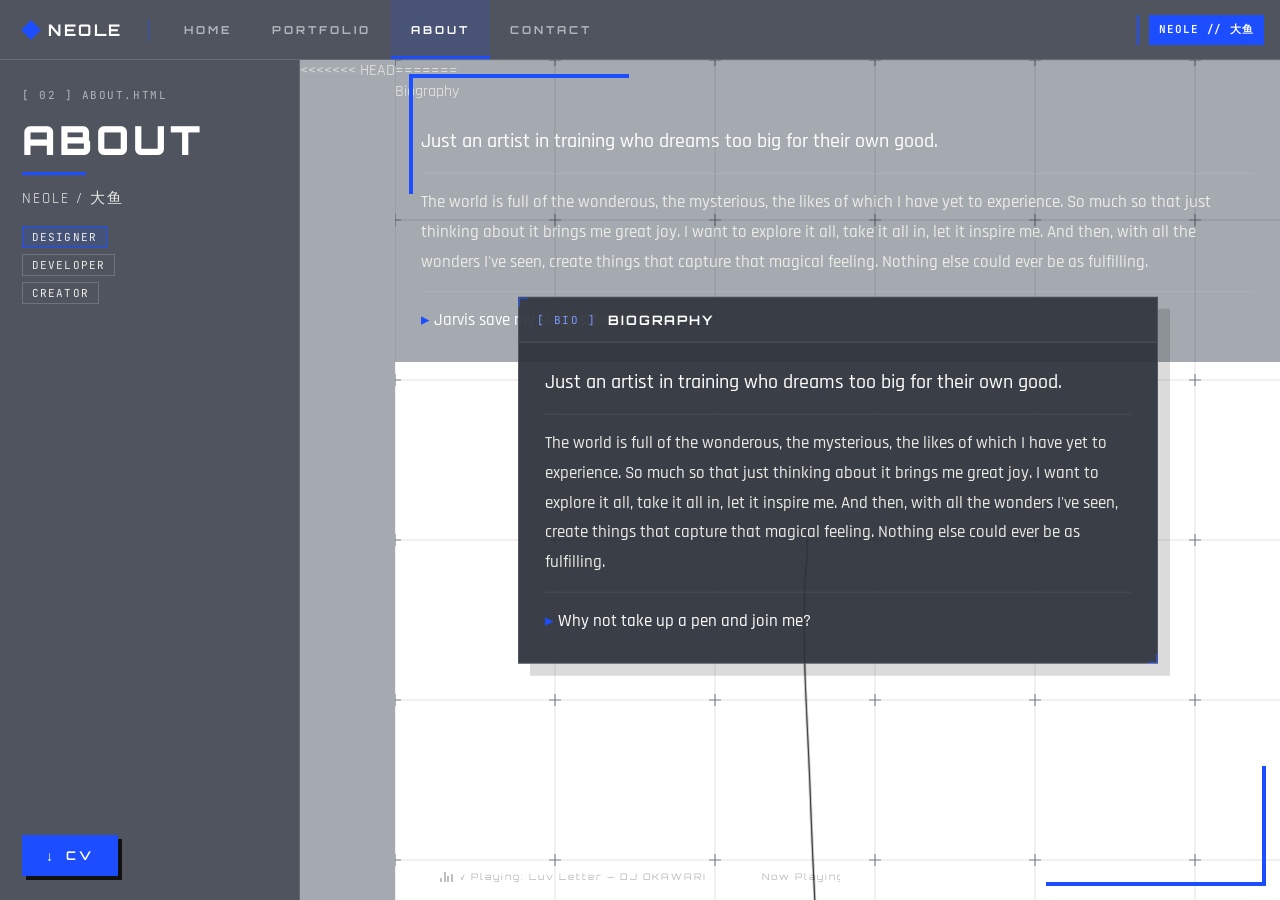
==== commit 7466692b: "updates i think" ====
--- a/about.html
+++ b/about.html
@@ -182,6 +182,7 @@
       </div>
     </aside>
 
+<<<<<<< HEAD
     <main id="work">
       <svg class="layer" id="cubes" style="--d: 14" viewBox="0 0 1600 1000" preserveAspectRatio="xMidYMid slice" aria-hidden="true">
         <defs>
@@ -193,6 +194,26 @@
       <div id="grid"></div>
       <div class="bracket tl" aria-hidden="true"></div>
       <div class="bracket br" aria-hidden="true"></div>
+=======
+    <div class="divider"></div>
+
+    <div id="panel-center">
+      <div class="bio-section-label">Biography</div>
+      <div class="bio-text">
+        <p>Just an artist in training who dreams too big for their own good.</p>
+        <p>The world is full of the wonderous, the mysterious, the likes of which I have yet to experience. So much so that just thinking about it brings me great joy. I want to explore it all, take it all in, let it inspire me. And then, with all the wonders I've seen, create things that capture that magical feeling. Nothing else could ever be as fulfilling.</p>
+        <p>Jarvis save my sleep schedule</p>
+      </div>
+    </div>
+
+    <div class="divider"></div>
+
+    <div id="panel-right">
+      <img id="character-img" src="./assets/images/Untitled-1.png" alt="character"
+        onerror="this.style.display='none'; document.getElementById('char-placeholder').style.display='flex';"/>
+      <div id="char-placeholder" style="display:none;">[ cool image ]<br>assets/images/Untitled-1.png</div>
+    </div>
+>>>>>>> 4c4d567f33ef450bc296bd2db1b9188958eeebf8
 
       <section class="pane">
         <div class="pane-head"><span class="tag">[ BIO ]</span><span class="pane-title">BIOGRAPHY</span></div>
@@ -250,6 +271,7 @@
     });
   });
 
+<<<<<<< HEAD
   var c30 = Math.cos(Math.PI / 6), NS = 'http://www.w3.org/2000/svg';
   var blocks = [
     [420, -120, 260], [700, -40, 240], [980, 40, 260], [560, 120, 220],
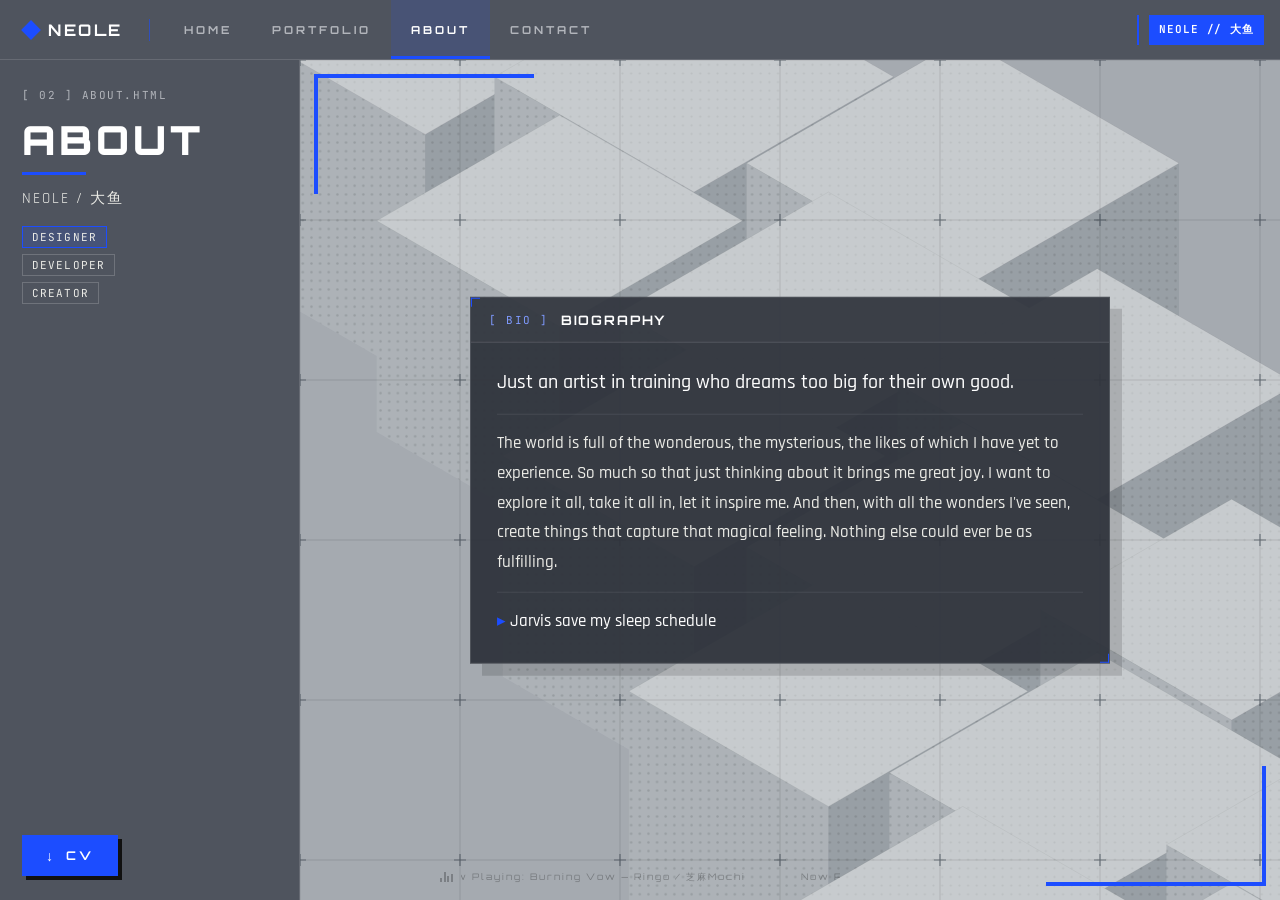
==== commit 3b03f9b7: "fixed headers and stuff on about page" ====
--- a/about.html
+++ b/about.html
@@ -182,7 +182,6 @@
       </div>
     </aside>
 
-<<<<<<< HEAD
     <main id="work">
       <svg class="layer" id="cubes" style="--d: 14" viewBox="0 0 1600 1000" preserveAspectRatio="xMidYMid slice" aria-hidden="true">
         <defs>
@@ -194,33 +193,13 @@
       <div id="grid"></div>
       <div class="bracket tl" aria-hidden="true"></div>
       <div class="bracket br" aria-hidden="true"></div>
-=======
-    <div class="divider"></div>
-
-    <div id="panel-center">
-      <div class="bio-section-label">Biography</div>
-      <div class="bio-text">
-        <p>Just an artist in training who dreams too big for their own good.</p>
-        <p>The world is full of the wonderous, the mysterious, the likes of which I have yet to experience. So much so that just thinking about it brings me great joy. I want to explore it all, take it all in, let it inspire me. And then, with all the wonders I've seen, create things that capture that magical feeling. Nothing else could ever be as fulfilling.</p>
-        <p>Jarvis save my sleep schedule</p>
-      </div>
-    </div>
-
-    <div class="divider"></div>
-
-    <div id="panel-right">
-      <img id="character-img" src="./assets/images/Untitled-1.png" alt="character"
-        onerror="this.style.display='none'; document.getElementById('char-placeholder').style.display='flex';"/>
-      <div id="char-placeholder" style="display:none;">[ cool image ]<br>assets/images/Untitled-1.png</div>
-    </div>
->>>>>>> 4c4d567f33ef450bc296bd2db1b9188958eeebf8
 
       <section class="pane">
         <div class="pane-head"><span class="tag">[ BIO ]</span><span class="pane-title">BIOGRAPHY</span></div>
         <div class="bio-text">
           <p>Just an artist in training who dreams too big for their own good.</p>
           <p>The world is full of the wonderous, the mysterious, the likes of which I have yet to experience. So much so that just thinking about it brings me great joy. I want to explore it all, take it all in, let it inspire me. And then, with all the wonders I've seen, create things that capture that magical feeling. Nothing else could ever be as fulfilling.</p>
-          <p>Why not take up a pen and join me?</p>
+          <p>Jarvis save my sleep schedule</p>
         </div>
       </section>
     </main>
@@ -271,7 +250,6 @@
     });
   });
 
-<<<<<<< HEAD
   var c30 = Math.cos(Math.PI / 6), NS = 'http://www.w3.org/2000/svg';
   var blocks = [
     [420, -120, 260], [700, -40, 240], [980, 40, 260], [560, 120, 220],
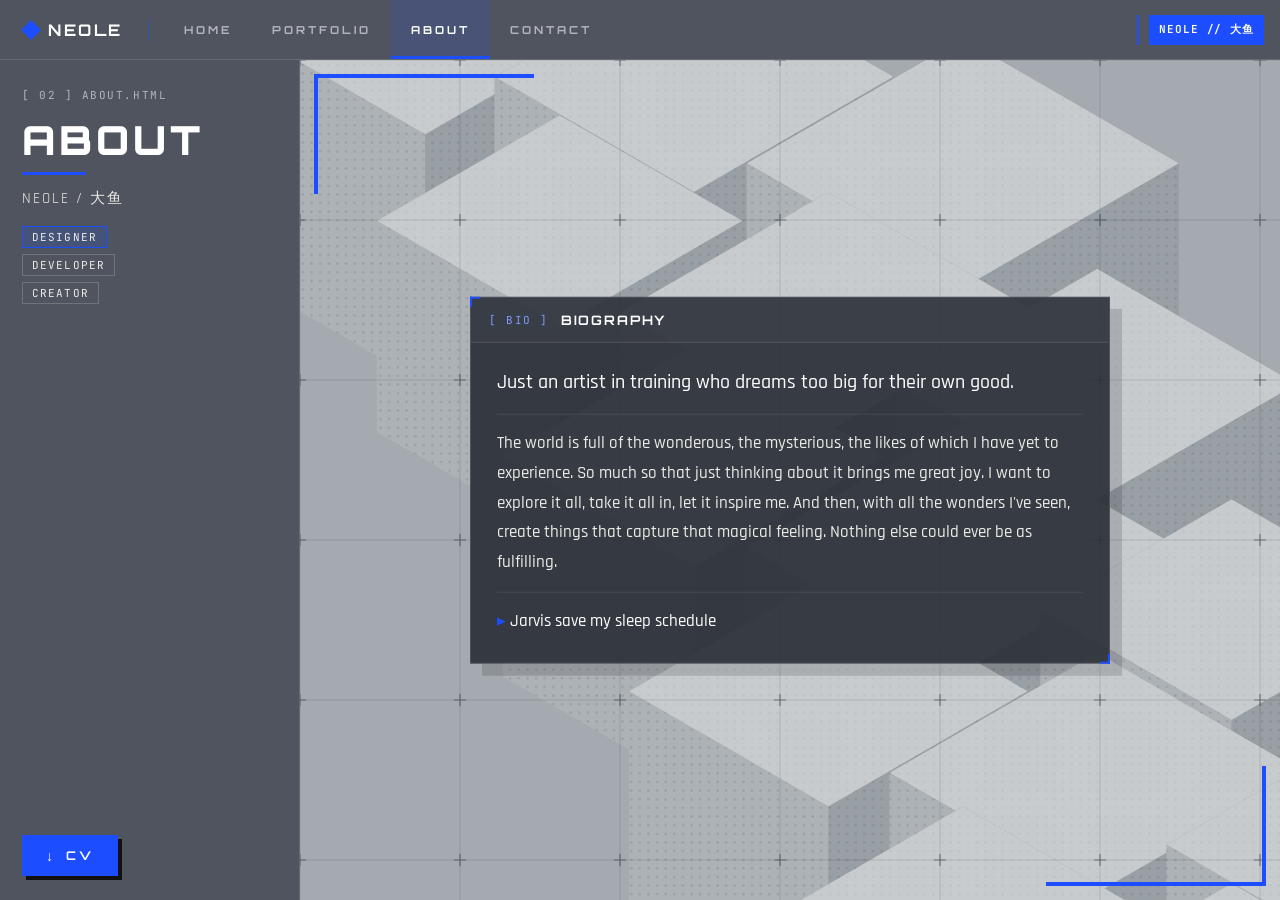
==== commit b6530449: "Portfolio page Redesign" ====
--- a/about.html
+++ b/about.html
@@ -112,7 +112,7 @@
 
     .pane {
       position: absolute; z-index: 5; top: 50%; left: 50%; transform: translate(-50%, -50%);
-      width: min(640px, calc(100% - 64px)); max-height: calc(100% - 64px); overflow: auto;
+      width: min(640px, calc(100% - 64px)); max-height: calc(100% - 64px); display: flex; flex-direction: column;
       background: var(--pane); border: 1px solid var(--line);
       box-shadow: 12px 12px 0 rgba(0, 0, 0, 0.14);
     }
@@ -125,7 +125,8 @@
     }
     .tag { font-family: 'JetBrains Mono', monospace; font-size: 11px; letter-spacing: 0.14em; color: #7f9bff; }
     .pane-title { font-family: 'Orbitron', sans-serif; font-size: 13px; font-weight: 700; letter-spacing: 0.14em; color: #fff; }
-    .bio-text { padding: 22px 26px 26px; font-size: 17px; font-weight: 500; line-height: 1.75; color: var(--text); }
+    .bio-text { overflow-y: auto; scrollbar-width: none; min-height: 0; padding: 22px 26px 26px; font-size: 17px; font-weight: 500; line-height: 1.75; color: var(--text); }
+    .bio-text::-webkit-scrollbar { display: none; }
     .bio-text p { margin-bottom: 14px; padding-bottom: 14px; border-bottom: 1px solid rgba(255, 255, 255, 0.08); }
     .bio-text p:first-child { font-size: 20px; color: #fff; }
     .bio-text p:last-child { margin: 0; padding: 0; border: none; color: #fff; }
@@ -301,9 +302,5 @@
   if (popup) popup.classList.remove('visible');
 });
 </script>
-<script type="module">
-import { initAudio } from './src/audio.js';
-initAudio('light');
-</script>
 </body>
 </html>
